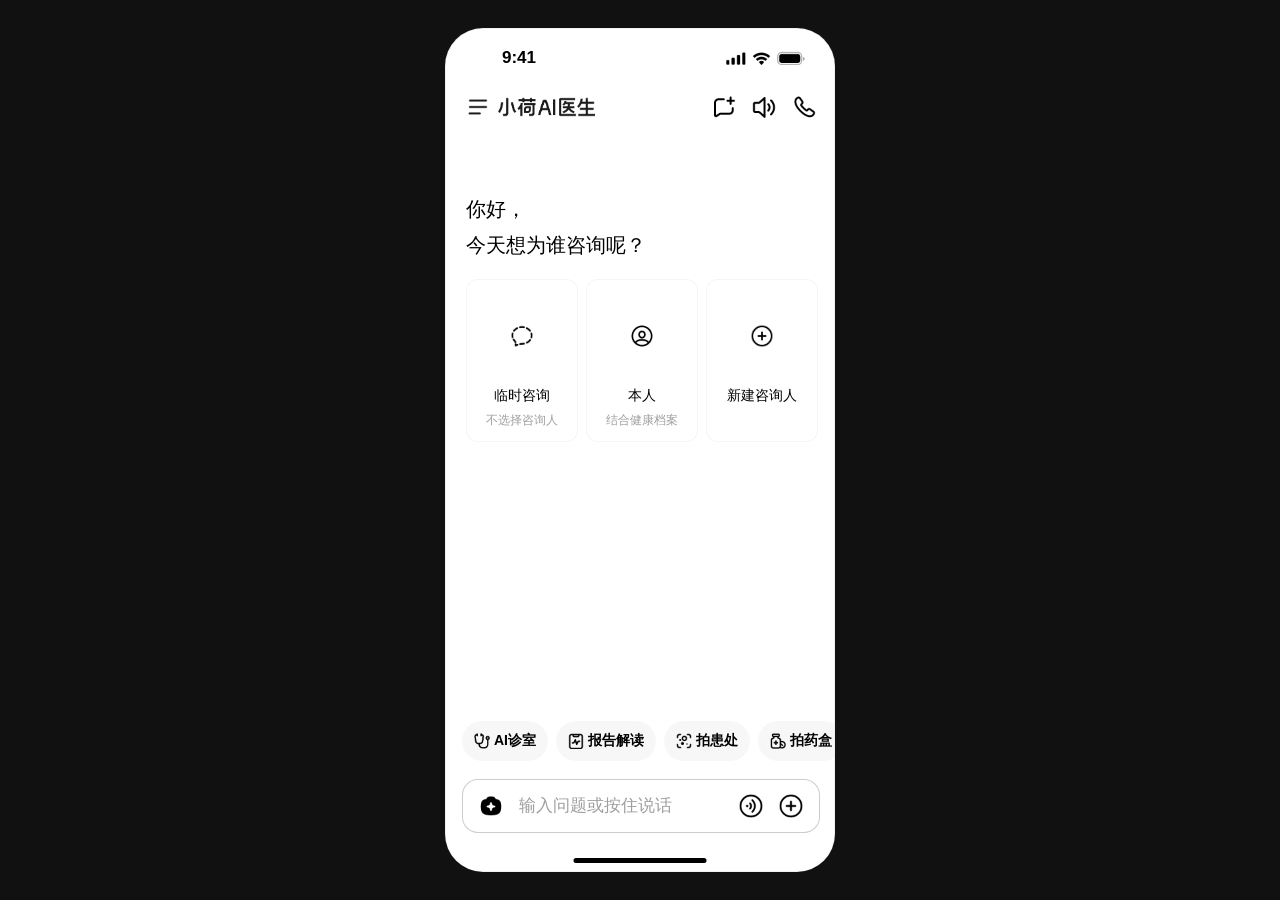
==== cold-start.html @ 413ad749 "Add unselected tab guide bubbles" ====
<!doctype html>
<html lang="zh-CN">
  <head>
    <meta charset="UTF-8" />
    <meta name="viewport" content="width=device-width, initial-scale=1.0" />
    <title>小荷AI医生冷启 Demo</title>
    <link rel="stylesheet" href="./styles.css?v=20260522-unselected-tab-guide" />
  </head>
  <body>
    <main class="stage" aria-label="小荷AI医生冷启原型">
      <section class="phone cold-phone" id="coldPhone" data-screen="cold" data-mode="cold" data-chat="temp" data-panel="none">
        <div class="status-bar" aria-hidden="true">
          <img class="status-img" src="./assets/status-bar.png" alt="" />
        </div>

        <section class="chat-page cold-main" aria-label="冷启首页">
          <header class="top-nav">
            <button class="brand-btn" type="button" data-action="open-sidebar" aria-label="打开侧边栏">
              <img src="./assets/nav-brand.png" alt="小荷AI医生" />
            </button>
            <div class="nav-tools">
              <button class="icon-btn" type="button" aria-label="新会话">
                <img src="./assets/nav-icon-newchat.png" alt="" />
              </button>
              <button class="icon-btn" type="button" aria-label="播报">
                <img src="./assets/nav-icon-audio.png" alt="" />
              </button>
              <button class="icon-btn" type="button" aria-label="电话">
                <img src="./assets/nav-icon-phone.png" alt="" />
              </button>
            </div>
          </header>

          <nav class="people-tabs cold-tabs" aria-label="咨询对象">
            <button class="tab tab-temp" type="button" data-action="choose-temp">
              <img src="./assets/tab-temp.png" alt="" />
              <span>临时咨询</span>
            </button>
            <button class="tab tab-self" type="button" data-action="choose-self">
              <img src="./assets/cold-tab-self.png" alt="" />
              <span>本人</span>
            </button>
            <button class="tab tab-new-person" type="button" data-action="open-new-person">
              <img src="./assets/tab-add.png" alt="" />
              <span>新建咨询人</span>
            </button>
          </nav>

          <section class="cold-choice-panel" aria-label="咨询对象选择">
            <h1>你好，</h1>
            <h2>今天想为谁咨询呢？</h2>
            <div class="cold-choice-grid">
              <button class="consult-choice" type="button" data-action="choose-temp">
                <span class="choice-visual temp-choice"><img src="./assets/tab-temp.png" alt="" /></span>
                <strong>临时咨询</strong>
                <em>不选择咨询人</em>
              </button>
              <button class="consult-choice" type="button" data-action="choose-self">
                <span class="choice-visual self-choice"><img src="./assets/cold-self-icon.png" alt="" /></span>
                <strong>本人</strong>
                <em>结合健康档案</em>
              </button>
              <button class="consult-choice" type="button" data-action="open-new-person">
                <span class="choice-visual add-choice"><img src="./assets/tab-add.png" alt="" /></span>
                <strong>新建咨询人</strong>
              </button>
            </div>
          </section>

          <section class="chat-list cold-chat-list" aria-label="对话内容"></section>

          <footer class="composer">
            <div class="quick-actions">
              <button type="button"><img src="./assets/action-doctor.png" alt="" />AI诊室</button>
              <button type="button"><img src="./assets/action-report.png" alt="" />报告解读</button>
              <button type="button"><img src="./assets/action-body.png" alt="" />拍患处</button>
              <button type="button"><img src="./assets/action-medicine.png" alt="" />拍药盒</button>
            </div>
            <form class="input-box" id="coldComposerForm">
              <button type="button" class="round-symbol" aria-label="拍照">
                <img src="./assets/input-camera.png" alt="" />
              </button>
              <input id="coldMessageInput" type="text" placeholder="输入问题或按住说话" autocomplete="off" />
              <button type="button" class="round-symbol" aria-label="语音">
                <img src="./assets/input-mic.png" alt="" />
              </button>
              <button type="submit" class="round-symbol" aria-label="发送">
                <img src="./assets/input-plus.png" alt="" />
              </button>
            </form>
          </footer>
        </section>

        <aside class="drawer cold-drawer" aria-label="侧边栏">
          <div class="drawer-head">
            <img class="drawer-logo" src="./assets/logo-wordmark.png" alt="小荷AI医生" />
            <button class="icon-btn" type="button" aria-label="搜索">
              <img src="./assets/icon-drawer-search.png" alt="" />
            </button>
          </div>
          <div class="drawer-scroll cold-drawer-scroll">
            <button class="health-link cold-health-link" type="button">
              <img class="health-folder" src="./assets/cold-health-record-icon.png" alt="" />
              <span>健康档案</span>
              <span>›</span>
            </button>
            <div class="drawer-line"></div>
            <div class="empty-history" aria-label="暂无历史">
              <img class="empty-history-illustration" src="./assets/cold-empty-history.png" alt="" />
              <p>暂无历史</p>
            </div>
          </div>
          <div class="drawer-bottom">
            <button class="user-pill" type="button"><span class="default-avatar"></span><span>Ryan</span></button>
            <button class="new-chat" type="button" data-action="choose-temp" aria-label="新建对话">
              <img src="./assets/icon-new-chat.png" alt="" />
            </button>
          </div>
        </aside>
        <button class="drawer-scrim" type="button" data-action="close-sidebar" aria-label="关闭侧边栏"></button>

        <section class="person-panel" aria-label="新建咨询人">
          <button class="person-panel-mask" type="button" data-action="close-person-panel" aria-label="关闭新建咨询人"></button>
          <div class="person-sheet" role="dialog" aria-modal="true" aria-labelledby="cold-person-title">
            <header class="person-sheet-title">
              <span class="sheet-spacer" aria-hidden="true"></span>
              <h2 id="cold-person-title">新建咨询人</h2>
              <button class="sheet-close" type="button" data-action="close-person-panel" aria-label="关闭">×</button>
            </header>
            <div class="person-form-card">
              <label class="person-row">
                <span class="person-label">昵称<i>*</i></span>
                <input class="nickname-field" type="text" placeholder="输入咨询人昵称" autocomplete="off" />
              </label>
              <div class="person-row sex-row">
                <span class="person-label">性别<i>*</i></span>
                <div class="sex-options" role="radiogroup" aria-label="性别">
                  <label><input type="radio" name="cold-sex" value="male" /><span></span><em>男</em></label>
                  <label><input type="radio" name="cold-sex" value="female" /><span></span><em>女</em></label>
                </div>
              </div>
              <button class="person-row birth-row" type="button">
                <span class="person-label">出生日期<i>*</i></span>
                <span class="birth-value">2000-01-01 <b>›</b></span>
              </button>
            </div>
            <div class="mock-keyboard" aria-hidden="true">
              <div class="keyboard-suggestions"><span> </span><span> </span><span> </span></div>
              <div class="keyboard-rows">
                <div class="keyboard-row"><span>q</span><span>w</span><span>e</span><span>r</span><span>t</span><span>y</span><span>u</span><span>i</span><span>o</span><span>p</span></div>
                <div class="keyboard-row narrow"><span>a</span><span>s</span><span>d</span><span>f</span><span>g</span><span>h</span><span>j</span><span>k</span><span>l</span></div>
                <div class="keyboard-row action-row"><span class="wide-key">⇧</span><span>z</span><span>x</span><span>c</span><span>v</span><span>b</span><span>n</span><span>m</span><span class="wide-key">⌫</span></div>
                <div class="keyboard-row bottom-row"><span class="mode-key">123</span><span class="mode-key space">space</span><span class="mode-key">return</span></div>
              </div>
            </div>
            <div class="person-save-area">
              <button class="person-save-btn" type="button" data-action="save-person">保存</button>
              <span class="sheet-home-indicator" aria-hidden="true"></span>
            </div>
          </div>
        </section>

        <div class="home-indicator" aria-hidden="true"></div>
      </section>
    </main>

    <script src="./cold-start.js"></script>
  </body>
</html>
---- styles.css ----
:root {
  --green: #04c292;
  --text: #000;
  --muted: rgba(0, 0, 0, 0.38);
  --tertiary: rgba(0, 0, 0, 0.6);
  --soft: rgba(0, 0, 0, 0.03);
  --line: rgba(0, 0, 0, 0.06);
  --health-bg: #f5f8fa;
  font-family: -apple-system, BlinkMacSystemFont, "SF Pro Text", "PingFang SC", "Helvetica Neue", Arial, sans-serif;
  color: var(--text);
  color-scheme: light;
}

* {
  box-sizing: border-box;
}

html,
body {
  min-height: 100%;
  margin: 0;
}

body {
  min-height: 100vh;
  background: #111;
}

button,
input {
  font: inherit;
}

button {
  color: inherit;
}

.stage {
  min-height: 100vh;
  display: grid;
  place-items: center;
}

.scenario-switcher {
  position: fixed;
  top: 50%;
  left: max(12px, calc(50% - 325px));
  z-index: 80;
  display: flex;
  flex-direction: column;
  gap: 8px;
  width: 112px;
  transform: translateY(-50%);
  border: 1px solid rgba(255, 255, 255, 0.12);
  border-radius: 12px;
  background: rgba(255, 255, 255, 0.92);
  padding: 6px;
  box-shadow: 0 10px 32px rgba(0, 0, 0, 0.18);
}

.scenario-option {
  min-height: 44px;
  border: 0;
  border-radius: 8px;
  background: transparent;
  padding: 6px 8px;
  color: rgba(0, 0, 0, 0.68);
  font-size: 12px;
  line-height: 16px;
  font-weight: 500;
  white-space: normal;
  cursor: pointer;
}

.scenario-option.active {
  background: #000;
  color: #fff;
}

.phone {
  position: relative;
  width: min(100vw, 390px);
  height: min(100vh, 844px);
  aspect-ratio: 390 / 844;
  overflow: hidden;
  border: 1.5px solid var(--line);
  border-radius: 38px;
  background: #fff;
  isolation: isolate;
}

.chat-page,
.health-page,
.drawer {
  position: absolute;
  inset: 0;
  width: 390px;
  height: 844px;
}

.chat-page {
  z-index: 1;
  background: #fff;
  transition: transform 180ms ease;
}

.phone[data-screen="sidebar"] .chat-page {
  transform: translateX(330px);
}

.phone[data-screen="health"] .chat-page {
  visibility: hidden;
}

.status-bar {
  position: absolute;
  top: 0;
  left: 0;
  width: 390px;
  height: 54px;
  z-index: 30;
  pointer-events: none;
}

.status-img {
  display: block;
  width: 390px;
  height: 54px;
  object-fit: contain;
}

.status-bar::before {
  content: "9:41";
  position: absolute;
  top: 18px;
  left: 53px;
  z-index: 1;
  width: 40px;
  color: #000;
  font-size: 17px;
  line-height: 22px;
  font-weight: 700;
  letter-spacing: 0;
  text-align: center;
}

.top-nav {
  position: absolute;
  top: 54px;
  left: 0;
  z-index: 4;
  display: flex;
  align-items: center;
  width: 390px;
  height: 48px;
  padding: 10px 20px;
}

.icon-btn {
  display: grid;
  place-items: center;
  width: 24px;
  height: 24px;
  border: 0;
  padding: 0;
  background: transparent;
  cursor: pointer;
  -webkit-tap-highlight-color: transparent;
}

.brand-btn {
  display: block;
  width: 129px;
  height: 24px;
  border: 0;
  padding: 0;
  background: transparent;
  cursor: pointer;
  -webkit-tap-highlight-color: transparent;
}

.brand-btn img {
  display: block;
  width: 129px;
  height: 24px;
}

.icon-btn svg,
.round-symbol svg,
.tab-add svg,
.health-add svg {
  width: 100%;
  height: 100%;
  fill: none;
  stroke: currentColor;
  stroke-width: 2.1;
  stroke-linecap: round;
  stroke-linejoin: round;
}

.icon-btn img {
  display: block;
  width: 24px;
  height: 24px;
  object-fit: contain;
}

.nav-tools {
  margin-left: auto;
  display: flex;
  gap: 16px;
}

.people-tabs {
  position: absolute;
  top: 102px;
  left: 0;
  z-index: 4;
  display: flex;
  align-items: center;
  gap: 4px;
  width: 390px;
  height: 36px;
  padding: 2px 14px;
}

.tab {
  display: flex;
  align-items: center;
  gap: 4px;
  height: 32px;
  border: 1px solid transparent;
  border-radius: 8px;
  padding: 3px 8px 3px 6px;
  background: transparent;
  font-size: 14px;
  line-height: 26px;
  white-space: nowrap;
  cursor: pointer;
}

.tab img {
  display: block;
  width: 20px;
  height: 20px;
  object-fit: contain;
}

.tab .mini-avatar {
  border-radius: 50%;
}

.tab-add {
  width: 32px;
  padding: 0 6px;
}

.tab-add svg {
  width: 20px;
  height: 20px;
}

.phone[data-chat="temp"] .tab-temp,
.phone[data-chat="self"] .tab-self,
.phone[data-chat="mom"] .tab-mom {
  border-color: var(--line);
  background: var(--soft);
  font-weight: 600;
}

.guide-bubble {
  position: absolute;
  top: 130px;
  left: 0;
  z-index: 6;
  width: 297px;
  height: 95px;
  border: 0;
  padding: 0;
  background: transparent;
  opacity: 0;
  pointer-events: none;
  transform: translateY(-2px);
  transition: opacity 300ms ease, transform 300ms ease;
}

.guide-bubble.is-visible {
  opacity: 1;
  pointer-events: auto;
  transform: translateY(0);
}

.guide-bubble img {
  display: block;
  width: 100%;
  height: 100%;
  object-fit: contain;
}

.guide-bubble[data-guide="unselected"] {
  left: -6px;
  width: 307px;
  height: 95px;
}

.guide-bubble[data-guide="selected"] {
  left: 116px;
  width: 201px;
  height: 95px;
}

.guide-bubble[data-guide="self-from-unselected"] {
  left: 48px;
  width: 201px;
  height: 95px;
}

.guide-bubble[data-guide="mom-from-unselected"] {
  left: 116px;
  width: 201px;
  height: 95px;
}

.guide-bubble[data-guide="temp-from-selected"] {
  left: -10px;
  width: 306px;
  height: 95px;
}

.chat-list {
  position: absolute;
  top: 138px;
  left: 20px;
  width: 350px;
  height: 544px;
  display: flex;
  flex-direction: column;
  gap: 24px;
  overflow-x: hidden;
  overflow-y: auto;
  padding-top: 20px;
  padding-bottom: 20px;
  scrollbar-width: none;
  -webkit-overflow-scrolling: touch;
}

.chat-list::-webkit-scrollbar {
  display: none;
}

.message-row {
  display: flex;
  width: 100%;
}

.user-row {
  justify-content: flex-end;
}

.bubble {
  margin: 0;
  max-width: 350px;
  padding: 12px;
  border-radius: 16px;
  background: var(--green);
  color: #fff;
  font-size: 17px;
  line-height: 1.6;
  font-weight: 400;
}

.ai-msg,
.ai-block p {
  margin: 0;
  width: 350px;
  color: #000;
  font-size: 17px;
  line-height: 1.6;
  font-weight: 400;
  letter-spacing: 0;
}

.ai-block {
  display: flex;
  flex-direction: column;
  gap: 24px;
}

.composer {
  position: absolute;
  left: 0;
  bottom: 0;
  z-index: 5;
  width: 390px;
  height: 164px;
  overflow: hidden;
  background: #fff;
  padding: 12px 16px 42px;
}

.quick-actions {
  display: flex;
  align-items: center;
  gap: 8px;
  width: max-content;
  height: 40px;
}

.quick-actions button {
  display: flex;
  align-items: center;
  justify-content: center;
  gap: 4px;
  height: 40px;
  border: 0;
  border-radius: 20px;
  background: var(--soft);
  padding: 10px 12px;
  font-size: 14px;
  line-height: 1.4;
  font-weight: 600;
  white-space: nowrap;
}

.quick-actions img {
  display: block;
  width: 16px;
  height: 16px;
  object-fit: contain;
}

.input-box {
  position: absolute;
  left: 16px;
  bottom: 40px;
  display: flex;
  align-items: center;
  gap: 16px;
  width: 358px;
  height: 54px;
  border: 1.5px solid rgba(0, 0, 0, 0.2);
  border-radius: 16px;
  background: #fff;
  padding: 8px 16px;
}

.input-box input {
  flex: 1;
  min-width: 0;
  height: 30px;
  border: 0;
  outline: 0;
  padding: 0;
  color: #000;
  font-size: 17px;
  line-height: 1.5;
  background: transparent;
}

.input-box input::placeholder {
  color: rgba(0, 0, 0, 0.38);
}

.round-symbol {
  display: grid;
  place-items: center;
  flex: 0 0 24px;
  width: 24px;
  height: 24px;
  border: 0;
  padding: 0;
  background: transparent;
}

.round-symbol img {
  display: block;
  width: 24px;
  height: 24px;
  object-fit: contain;
}

.home-indicator {
  position: absolute;
  z-index: 20;
  left: 50%;
  bottom: 8px;
  width: 133px;
  height: 5px;
  transform: translateX(-50%);
  border-radius: 100px;
  background: #000;
}

.drawer {
  z-index: 8;
  width: 330px;
  overflow: hidden;
  background: #fff;
  transform: translateX(-330px);
  transition: transform 180ms ease;
}

.drawer::before,
.drawer::after {
  content: "";
  position: absolute;
  left: 0;
  z-index: 3;
  width: 330px;
  height: 112px;
  background: linear-gradient(180deg, #fff 0%, rgba(255, 255, 255, 0.7) 60%, rgba(255, 255, 255, 0) 100%);
  pointer-events: none;
}

.drawer::before {
  top: 0;
}

.drawer::after {
  bottom: 0;
  transform: rotate(180deg);
}

.phone[data-screen="sidebar"] .drawer {
  transform: translateX(0);
}

.drawer-scrim {
  position: absolute;
  z-index: 7;
  top: 0;
  left: 0;
  width: 390px;
  height: 844px;
  border: 0;
  background: rgba(0, 0, 0, 0.08);
  opacity: 0;
  pointer-events: none;
  transform: translateX(0);
  transition: transform 180ms ease, opacity 180ms ease;
  cursor: pointer;
}

.phone[data-screen="sidebar"] .drawer-scrim {
  opacity: 1;
  pointer-events: auto;
  transform: translateX(330px);
}

.drawer-head {
  position: absolute;
  top: 56px;
  left: 24px;
  display: flex;
  align-items: center;
  justify-content: space-between;
  width: 282px;
  height: 44px;
  z-index: 4;
}

.drawer-head .icon-btn,
.drawer-head .icon-btn img {
  width: 28px;
  height: 28px;
}

.drawer-logo {
  display: block;
  width: 108px;
  height: 20px;
}

.drawer-scroll {
  position: absolute;
  top: 0;
  left: 0;
  bottom: 0;
  width: 330px;
  overflow-x: hidden;
  overflow-y: auto;
  padding: 112px 24px 132px;
  scrollbar-width: none;
  -webkit-overflow-scrolling: touch;
}

.drawer-scroll::-webkit-scrollbar {
  display: none;
}

.health-link {
  display: flex;
  align-items: center;
  justify-content: space-between;
  width: 282px;
  height: 26px;
  border: 0;
  padding: 0;
  color: var(--muted);
  background: transparent;
  font-size: 15px;
  line-height: 26px;
  font-weight: 500;
  cursor: pointer;
}

.drawer-people {
  display: flex;
  margin-top: 20px;
  gap: 24px;
  align-items: flex-start;
}

.drawer-people button {
  width: 44px;
  border: 0;
  padding: 0;
  background: transparent;
  text-align: center;
  font-size: 15px;
  line-height: 26px;
  font-weight: 500;
}

.drawer-people img,
.person-add {
  width: 44px;
  height: 44px;
  border-radius: 10px;
}

.drawer-people img {
  display: block;
  object-fit: cover;
  margin-bottom: 4px;
}

.person-add {
  display: grid;
  place-items: center;
  background: var(--soft) !important;
  color: rgba(0, 0, 0, 0.6);
  font-size: 22px !important;
  font-weight: 400 !important;
}

.drawer-line {
  margin-top: 24px;
  width: 282px;
  height: 1px;
  background: var(--line);
}

.history {
  margin-top: 23px;
  width: 282px;
  display: flex;
  flex-direction: column;
  gap: 4px;
}

.history-date {
  margin: 0 0 8px;
  color: var(--muted);
  font-size: 15px;
  line-height: 26px;
  font-weight: 500;
}

.history-date:not(:first-child) {
  margin-top: 16px;
}

.history-item {
  position: relative;
  display: flex;
  align-items: center;
  gap: 12px;
  width: 282px;
  height: 44px;
  border: 0;
  border-radius: 12px;
  padding: 8px 0;
  background: transparent;
  text-align: left;
  font-size: 17px;
  line-height: 1.6;
}

.history-item.active::before,
.history-item:hover::before {
  content: "";
  position: absolute;
  inset: 0 -12px;
  border-radius: 12px;
  background: var(--soft);
}

.history-item span,
.history-item em {
  position: relative;
  z-index: 1;
}

.history-item span {
  flex: 1;
  min-width: 0;
  overflow: hidden;
  text-overflow: ellipsis;
  white-space: nowrap;
}

.history-item.active span {
  font-weight: 700;
}

.history-item em {
  flex: 0 0 auto;
  min-width: 34px;
  height: 20px;
  border: 1px solid var(--line);
  border-radius: 6px;
  background: rgba(0, 0, 0, 0.02);
  color: var(--tertiary);
  font-size: 11px;
  line-height: 18px;
  font-style: normal;
  font-weight: 600;
  text-align: center;
}

.drawer-bottom {
  position: absolute;
  left: 0;
  bottom: 0;
  z-index: 4;
  width: 330px;
  height: 112px;
  pointer-events: none;
}

.user-pill,
.new-chat {
  position: absolute;
  bottom: 45px;
  border: 0;
  height: 48px;
  border-radius: 26px;
  background: rgba(255, 255, 255, 0.85);
  box-shadow: 0 4px 20px rgba(0, 0, 0, 0.08);
  pointer-events: auto;
}

.user-pill {
  left: 12px;
  display: flex;
  align-items: center;
  gap: 8px;
  padding: 0 12px;
  font-size: 15px;
}

.default-avatar {
  position: relative;
  width: 26px;
  height: 26px;
  border-radius: 50%;
  background: #dbdbdb;
}

.default-avatar::before {
  content: "";
  position: absolute;
  top: 5px;
  left: 8px;
  width: 10px;
  height: 10px;
  border-radius: 50%;
  background: #fff;
}

.default-avatar::after {
  content: "";
  position: absolute;
  left: 5px;
  bottom: 3px;
  width: 16px;
  height: 9px;
  border-radius: 10px 10px 4px 4px;
  background: #fff;
}

.new-chat {
  right: 12px;
  display: grid;
  place-items: center;
  width: 48px;
  color: #fff;
  background: var(--green);
}

.new-chat img {
  display: block;
  width: 24px;
  height: 24px;
  object-fit: contain;
}

.health-page {
  z-index: 12;
  display: none;
  overflow: hidden;
  background: var(--health-bg);
}

.phone[data-screen="health"] .health-page {
  display: block;
}

.health-bg {
  position: absolute;
  inset: 0 0 auto;
  width: 390px;
  height: 240px;
  background:
    radial-gradient(circle at 22% 16%, rgba(121, 232, 221, 0.36), transparent 34%),
    radial-gradient(circle at 86% 12%, rgba(149, 238, 219, 0.32), transparent 34%),
    linear-gradient(180deg, #dffaf6 0%, #ecfbf7 58%, rgba(245, 248, 250, 0) 100%);
}

.health-nav {
  position: absolute;
  top: 54px;
  left: 0;
  z-index: 4;
  display: flex;
  align-items: center;
  justify-content: space-between;
  width: 390px;
  height: 48px;
  padding: 8px 20px;
}

.health-nav h2 {
  position: absolute;
  left: 50%;
  top: 50%;
  margin: 0;
  width: 120px;
  transform: translate(-50%, -50%);
  font-size: 17px;
  line-height: 1.6;
  font-weight: 600;
  text-align: center;
}

.health-nav .icon-btn,
.health-add {
  position: relative;
  z-index: 1;
}

.health-add {
  display: flex;
  align-items: center;
  justify-content: flex-end;
  gap: 4px;
  border: 0;
  padding: 0 4px 0 0;
  background: transparent;
  font-size: 15px;
  line-height: 1.6;
}

.health-add img {
  display: block;
  width: 16px;
  height: 16px;
  object-fit: contain;
}

.profile-tabs {
  position: absolute;
  top: 114px;
  left: 0;
  width: 390px;
  height: 72px;
}

.profile-card {
  position: absolute;
  border: 0;
  padding: 0;
  background: transparent;
  cursor: pointer;
  -webkit-tap-highlight-color: transparent;
}

.profile-card.active {
  z-index: 2;
}

.profile-card.muted {
  z-index: 1;
}

.profile-card[data-person="mom"].active {
  top: 0;
  left: 0;
  width: 162px;
  height: 72px;
}

.profile-card[data-person="mom"].muted {
  top: 8px;
  left: 0;
  width: 152px;
  height: 64px;
}

.profile-card[data-person="self"].active {
  top: 0;
  left: 122px;
  width: 180px;
  height: 72px;
}

.profile-card[data-person="self"].muted {
  top: 8px;
  left: 130px;
  width: 152px;
  height: 64px;
}

.profile-state {
  display: none;
  width: 100%;
  height: 100%;
  object-fit: contain;
  pointer-events: none;
}

.profile-card.active .profile-state-active,
.profile-card.muted .profile-state-muted {
  display: block;
}

.health-list {
  position: absolute;
  top: 202px;
  left: 12px;
  display: flex;
  flex-direction: column;
  gap: 20px;
  width: 366px;
}

.record-card {
  width: 366px;
  border-radius: 16px;
  background: #fff;
  padding: 16px;
}

.record-card header {
  display: flex;
  align-items: center;
  justify-content: space-between;
  width: 334px;
  height: 30px;
  margin-bottom: 16px;
}

.record-card h3 {
  margin: 0;
  display: flex;
  align-items: center;
  gap: 8px;
  font-size: 19px;
  line-height: 1.6;
  font-weight: 700;
}

.record-card h3 span {
  width: 20px;
  text-align: center;
  font-size: 18px;
}

.record-card h3 strong {
  font: inherit;
}

.record-card header button {
  height: 28px;
  border: 1px solid rgba(26, 191, 150, 0.1);
  border-radius: 8px;
  background: #edfaf7;
  color: #009e7e;
  padding: 4px 12px;
  font-size: 13px;
  font-weight: 600;
}

.mini-panel {
  position: relative;
  width: 334px;
  overflow: hidden;
  border: 1.5px solid rgba(220, 242, 248, 0.4);
  border-radius: 12px;
  background: #f0f8fa;
}

.consult-panel {
  height: 98px;
  padding-top: 18px;
}

.floating-note {
  width: 287px;
  height: 44px;
  margin: 0 auto;
  border: 1.5px solid #fff;
  border-radius: 10px;
  background: linear-gradient(180deg, rgba(0, 0, 0, 0.03) 0%, rgba(0, 0, 0, 0) 36%), #fff;
  box-shadow: 0 8px 18px rgba(65, 132, 141, 0.15);
  color: rgba(0, 0, 0, 0.75);
  font-size: 14px;
  line-height: 43px;
  font-weight: 600;
  text-align: center;
}

.floating-note span,
.prompt-card span,
.sheet p span {
  display: inline-flex;
  align-items: center;
  height: 16px;
  margin-right: 6px;
  border: 1px solid var(--line);
  border-radius: 5px;
  background: rgba(0, 0, 0, 0.02);
  color: var(--tertiary);
  padding: 0 4px 1px;
  font-size: 10px;
  line-height: 1;
  font-weight: 600;
}

.mini-panel > p {
  position: absolute;
  left: 0;
  right: 0;
  bottom: 0;
  height: 36px;
  margin: 0;
  border-top: 1.5px solid rgba(220, 242, 248, 0.2);
  background: linear-gradient(90deg, rgba(45, 167, 204, 0.05), rgba(45, 167, 204, 0), rgba(45, 167, 204, 0.05));
  color: #6291a3;
  font-size: 12px;
  line-height: 36px;
  font-weight: 700;
  text-align: center;
}

.report-panel {
  height: 166px;
}

.sheet {
  position: absolute;
  top: 24px;
  left: 62px;
  width: 210px;
  height: 106px;
  border-radius: 2px;
  background: linear-gradient(180deg, #fff 0%, #f8fbfb 100%);
  box-shadow: 0 12px 28px rgba(64, 126, 133, 0.18);
}

.sheet::after {
  content: "";
  position: absolute;
  left: -24px;
  right: -24px;
  bottom: 12px;
  height: 40px;
  border-bottom: 2px solid rgba(64, 199, 165, 0.34);
  background: linear-gradient(180deg, rgba(64, 199, 165, 0), rgba(64, 199, 165, 0.12));
}

.corner {
  position: absolute;
  top: 0;
  left: 0;
  width: 28px;
  height: 22px;
  background: linear-gradient(135deg, #e8eef0 0 48%, transparent 50%);
}

.sheet p {
  margin: 14px 24px 0;
  font-size: 14px;
  line-height: 18px;
  font-weight: 800;
  text-align: center;
}

.sheet i {
  display: block;
  width: 162px;
  height: 8px;
  margin: 10px auto 0;
  border-top: 2px solid rgba(0, 0, 0, 0.08);
}

.tips-panel {
  height: 134px;
  padding-top: 18px;
}

.prompt-card {
  position: relative;
  width: 295px;
  min-height: 86px;
  margin: 0 auto;
  border: 1.5px solid #fff;
  border-radius: 10px;
  background: #fff;
  box-shadow: 0 8px 18px rgba(65, 132, 141, 0.13);
  padding: 11px 12px;
  color: rgba(0, 0, 0, 0.75);
  font-size: 14px;
  line-height: 1.6;
  font-weight: 600;
}

.prompt-card i {
  position: absolute;
  left: 40px;
  bottom: 8px;
  width: 2px;
  height: 20px;
  border-radius: 1px;
  background: var(--green);
}

.person-panel {
  position: absolute;
  inset: 0;
  z-index: 40;
  width: 390px;
  height: 844px;
  opacity: 0;
  pointer-events: none;
  transition: opacity 180ms ease;
}

.phone[data-panel="person"] .person-panel {
  opacity: 1;
  pointer-events: auto;
}

.person-panel-mask {
  position: absolute;
  inset: 0;
  border: 0;
  padding: 0;
  background: rgba(0, 0, 0, 0.6);
  cursor: pointer;
}

.person-sheet {
  position: absolute;
  left: 0;
  bottom: 0;
  width: 390px;
  height: 590px;
  overflow: hidden;
  border-radius: 20px 20px 0 0;
  background: #fff;
  transform: translateY(36px);
  transition: transform 180ms ease;
}

.phone[data-panel="person"] .person-sheet {
  transform: translateY(0);
}

.person-sheet-title {
  display: grid;
  grid-template-columns: 28px 1fr 28px;
  align-items: center;
  width: 390px;
  height: 60px;
  padding: 14px 16px 8px;
}

.person-sheet-title h2 {
  margin: 0;
  font-size: 17px;
  line-height: 28px;
  font-weight: 600;
  text-align: center;
}

.sheet-spacer,
.sheet-close {
  width: 28px;
  height: 28px;
}

.sheet-close {
  display: grid;
  place-items: center;
  border: 0;
  border-radius: 50%;
  background: rgba(0, 0, 0, 0.04);
  color: rgba(0, 0, 0, 0.72);
  padding: 0 0 2px;
  font-size: 22px;
  line-height: 1;
  font-weight: 300;
  cursor: pointer;
}

.person-form-card {
  width: 366px;
  height: 180px;
  margin: 8px auto 0;
  overflow: hidden;
  border-radius: 16px;
  background: rgba(0, 0, 0, 0.03);
  padding: 0 20px;
}

.person-row {
  display: flex;
  align-items: center;
  justify-content: space-between;
  width: 326px;
  height: 60px;
  border: 0;
  border-bottom: 1px solid rgba(0, 0, 0, 0.06);
  background: transparent;
  padding: 0;
  text-align: left;
}

.person-row:last-child {
  border-bottom: 0;
}

.person-label {
  display: inline-flex;
  align-items: flex-start;
  color: rgba(0, 0, 0, 0.9);
  font-size: 16px;
  line-height: 24px;
  font-weight: 600;
}

.person-label i {
  margin-left: 2px;
  color: #ff3b30;
  font-size: 15px;
  line-height: 18px;
  font-style: normal;
}

.nickname-field {
  width: 190px;
  border: 0;
  outline: 0;
  background: transparent;
  color: rgba(0, 0, 0, 0.9);
  caret-color: var(--green);
  padding: 0;
  font-size: 16px;
  line-height: 24px;
  text-align: right;
}

.nickname-field::placeholder {
  color: rgba(0, 0, 0, 0.36);
}

.sex-options {
  display: flex;
  align-items: center;
  gap: 24px;
}

.sex-options label {
  display: flex;
  align-items: center;
  gap: 8px;
  color: rgba(0, 0, 0, 0.9);
  font-size: 16px;
  line-height: 24px;
}

.sex-options input {
  position: absolute;
  opacity: 0;
  pointer-events: none;
}

.sex-options span {
  width: 20px;
  height: 20px;
  border: 1.5px solid rgba(0, 0, 0, 0.2);
  border-radius: 50%;
  background: #fff;
}

.sex-options input:checked + span {
  border: 6px solid var(--green);
}

.sex-options em {
  font-style: normal;
}

.birth-value {
  color: rgba(0, 0, 0, 0.9);
  font-size: 16px;
  line-height: 24px;
  font-weight: 500;
}

.birth-value b {
  color: rgba(0, 0, 0, 0.24);
  font-size: 24px;
  line-height: 16px;
  font-weight: 400;
  vertical-align: -1px;
}

.mock-keyboard {
  width: 390px;
  height: 332px;
  margin-top: 8px;
  background: #d8dbe1;
  padding-top: 8px;
}

.keyboard-suggestions {
  display: grid;
  grid-template-columns: repeat(3, 1fr);
  gap: 1px;
  width: 390px;
  height: 37px;
  border-top: 1px solid rgba(0, 0, 0, 0.04);
  border-bottom: 1px solid rgba(0, 0, 0, 0.08);
  background: rgba(255, 255, 255, 0.36);
}

.keyboard-suggestions span {
  background: rgba(255, 255, 255, 0.12);
}

.keyboard-rows {
  display: flex;
  flex-direction: column;
  gap: 12px;
  padding: 10px 8px 0;
}

.keyboard-row {
  display: flex;
  justify-content: center;
  gap: 6px;
  height: 42px;
}

.keyboard-row span {
  display: grid;
  place-items: center;
  width: 32px;
  height: 42px;
  border-radius: 5px;
  background: #fff;
  box-shadow: 0 1px 0 rgba(0, 0, 0, 0.28);
  color: #000;
  font-size: 22px;
  line-height: 1;
}

.keyboard-row.narrow {
  padding-left: 19px;
  padding-right: 19px;
}

.keyboard-row.action-row span.wide-key {
  width: 42px;
  background: #abb0bb;
  font-size: 20px;
}

.keyboard-row.bottom-row {
  gap: 7px;
  margin-top: 2px;
}

.keyboard-row.bottom-row .mode-key {
  width: 86px;
  background: #abb0bb;
  font-size: 16px;
}

.keyboard-row.bottom-row .space {
  width: 184px;
  background: #fff;
}

.phone:not([data-screen="health"]) .health-page {
  display: none;
}

.phone[data-screen="health"] .drawer,
.phone[data-screen="health"] .drawer-scrim {
  display: none;
}

@media (max-width: 389px), (max-height: 843px) {
  .phone {
    width: min(100vw, calc(100vh * 390 / 844));
    height: min(100vh, calc(100vw * 844 / 390));
  }

  .chat-page,
  .health-page,
  .drawer,
  .drawer-scrim,
  .person-panel {
    transform-origin: top left;
  }
}

.cold-phone[data-screen="sidebar"] .cold-main {
  transform: translateX(330px);
}

.cold-phone[data-mode="cold"] .cold-tabs,
.cold-phone[data-mode="cold"] .cold-chat-list {
  display: none;
}

.cold-phone[data-mode="chat"] .cold-choice-panel {
  display: none;
}

.cold-phone[data-mode="chat"] .cold-tabs {
  display: flex;
  overflow-x: auto;
  overflow-y: hidden;
  scrollbar-width: none;
}

.cold-phone[data-mode="chat"] .cold-tabs::-webkit-scrollbar {
  display: none;
}

.cold-tabs .tab {
  flex: 0 0 auto;
}

.cold-choice-panel {
  position: absolute;
  top: 166px;
  left: 20px;
  width: 352px;
  z-index: 2;
}

.cold-choice-panel h1,
.cold-choice-panel h2 {
  margin: 0;
  font-size: 20px;
  line-height: 28px;
  font-weight: 500;
}

.cold-choice-panel h2 {
  margin-top: 8px;
}

.cold-choice-grid {
  display: flex;
  gap: 8px;
  margin-top: 20px;
  width: 352px;
  height: 163px;
}

.consult-choice {
  display: flex;
  flex-direction: column;
  align-items: center;
  width: 112px;
  height: 163px;
  border: 1px solid rgba(0, 0, 0, 0.04);
  border-radius: 12px;
  background: #fff;
  padding: 16px 16px 12px;
  cursor: pointer;
  -webkit-tap-highlight-color: transparent;
}

.choice-visual {
  display: grid;
  place-items: center;
  width: 80px;
  height: 80px;
  border-radius: 12px;
  background: transparent;
}

.choice-visual img {
  display: block;
  width: 24px;
  height: 24px;
  object-fit: contain;
}

.temp-choice {
  background: transparent;
}

.self-choice {
  background: transparent;
}

.add-choice {
  background: transparent;
}

.consult-choice strong,
.consult-choice em {
  display: block;
  width: 80px;
  overflow: hidden;
  text-align: center;
  text-overflow: ellipsis;
  white-space: nowrap;
}

.consult-choice strong {
  margin-top: 6px;
  font-size: 14px;
  line-height: 26px;
  font-weight: 500;
}

.consult-choice em {
  margin-top: 4px;
  color: rgba(0, 0, 0, 0.38);
  font-size: 12px;
  line-height: 17px;
  font-style: normal;
}

.tab-new-person {
  padding-right: 8px;
}

.tab-new-person.icon-only {
  width: 32px;
  padding: 3px 6px;
}

.tab-new-person.icon-only span {
  display: none;
}

.phone[data-chat="temp"] .tab-temp {
  border-color: var(--line);
  background: var(--soft);
  font-weight: 600;
}

.tab-created span {
  max-width: 78px;
  overflow: hidden;
  text-overflow: ellipsis;
}

.tab-created.is-active {
  border-color: var(--line);
  background: var(--soft);
  font-weight: 600;
}

.cold-drawer-scroll {
  padding-top: 124px;
}

.cold-health-link {
  justify-content: flex-start;
  gap: 8px;
  height: 40px;
  color: #000;
  font-size: 17px;
  line-height: 24px;
}

.cold-health-link span:last-child {
  margin-left: auto;
  color: rgba(0, 0, 0, 0.38);
}

.health-folder {
  display: block;
  width: 24px;
  height: 24px;
  object-fit: contain;
}

.empty-history {
  position: absolute;
  top: 352px;
  left: 0;
  display: flex;
  flex-direction: column;
  align-items: center;
  width: 330px;
  color: rgba(0, 0, 0, 0.6);
  font-size: 14px;
}

.empty-history-illustration {
  display: block;
  width: 108.835px;
  height: 108.835px;
  margin-bottom: 12px;
  object-fit: contain;
}

.empty-history p {
  margin: 0;
  line-height: 20px;
}

.person-save-area {
  position: absolute;
  top: 496px;
  left: 0;
  display: none;
  flex-direction: column;
  align-items: center;
  width: 390px;
  height: 94px;
  border-top: 0.5px solid rgba(0, 0, 0, 0.06);
  background: #fff;
  padding: 12px 12px 0;
}

.phone[data-panel="person"][data-keyboard="closed"] .mock-keyboard {
  display: none;
}

.phone[data-panel="person"][data-keyboard="closed"] .person-save-area {
  display: flex;
}

.person-save-btn {
  width: 366px;
  height: 48px;
  border: 0;
  border-radius: 12px;
  background: var(--green);
  color: #fff;
  font-size: 16px;
  line-height: 22px;
  font-weight: 500;
  cursor: pointer;
}

.sheet-home-indicator {
  position: absolute;
  left: 50%;
  bottom: 8px;
  width: 133px;
  height: 5px;
  border-radius: 100px;
  background: #000;
  transform: translateX(-50%);
}
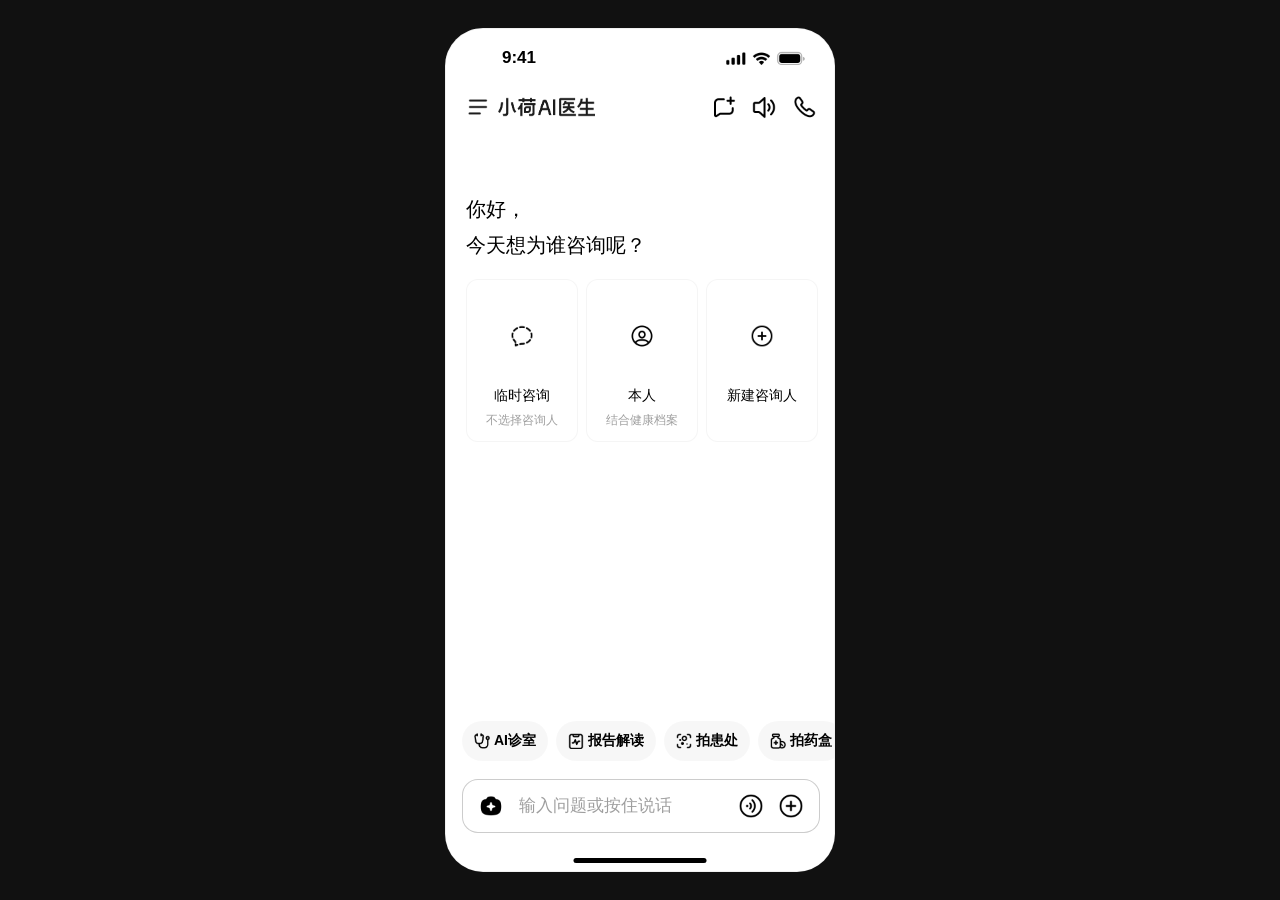
==== commit 0ba21ec6: "Preserve cold mode after drawer profile save" ====
--- a/cold-start.html
+++ b/cold-start.html
@@ -4,11 +4,11 @@
     <meta charset="UTF-8" />
     <meta name="viewport" content="width=device-width, initial-scale=1.0" />
     <title>小荷AI医生冷启 Demo</title>
-    <link rel="stylesheet" href="./styles.css?v=20260522-unselected-tab-guide" />
+    <link rel="stylesheet" href="./styles.css?v=20260522-health-entry-sidebar-v3" />
   </head>
   <body>
     <main class="stage" aria-label="小荷AI医生冷启原型">
-      <section class="phone cold-phone" id="coldPhone" data-screen="cold" data-mode="cold" data-chat="temp" data-panel="none">
+      <section class="phone cold-phone" id="coldPhone" data-screen="cold" data-mode="cold" data-chat="temp" data-panel="none" data-records="empty">
         <div class="status-bar" aria-hidden="true">
           <img class="status-img" src="./assets/status-bar.png" alt="" />
         </div>
@@ -99,11 +99,14 @@
             </button>
           </div>
           <div class="drawer-scroll cold-drawer-scroll">
-            <button class="health-link cold-health-link" type="button">
+            <button class="health-link cold-health-link" type="button" data-action="open-sidebar-person">
               <img class="health-folder" src="./assets/cold-health-record-icon.png" alt="" />
               <span>健康档案</span>
               <span>›</span>
             </button>
+            <div class="drawer-people cold-profile-list" aria-label="健康档案咨询人">
+              <button type="button" class="person-add" data-action="open-sidebar-person" aria-label="新建咨询人"><span>＋</span></button>
+            </div>
             <div class="drawer-line"></div>
             <div class="empty-history" aria-label="暂无历史">
               <img class="empty-history-illustration" src="./assets/cold-empty-history.png" alt="" />
@@ -164,6 +167,6 @@
       </section>
     </main>
 
-    <script src="./cold-start.js"></script>
+    <script src="./cold-start.js?v=20260522-health-entry-sidebar-v3"></script>
   </body>
 </html>
--- a/styles.css
+++ b/styles.css
@@ -1618,6 +1618,27 @@
   object-fit: contain;
 }
 
+.cold-profile-list {
+  display: none;
+}
+
+.cold-phone[data-records="ready"] .cold-profile-list {
+  display: flex;
+}
+
+.cold-phone[data-records="ready"] .cold-health-link {
+  justify-content: space-between;
+  gap: 0;
+  height: 26px;
+  color: var(--muted);
+  font-size: 15px;
+  line-height: 26px;
+}
+
+.cold-phone[data-records="ready"] .health-folder {
+  display: none;
+}
+
 .empty-history {
   position: absolute;
   top: 352px;
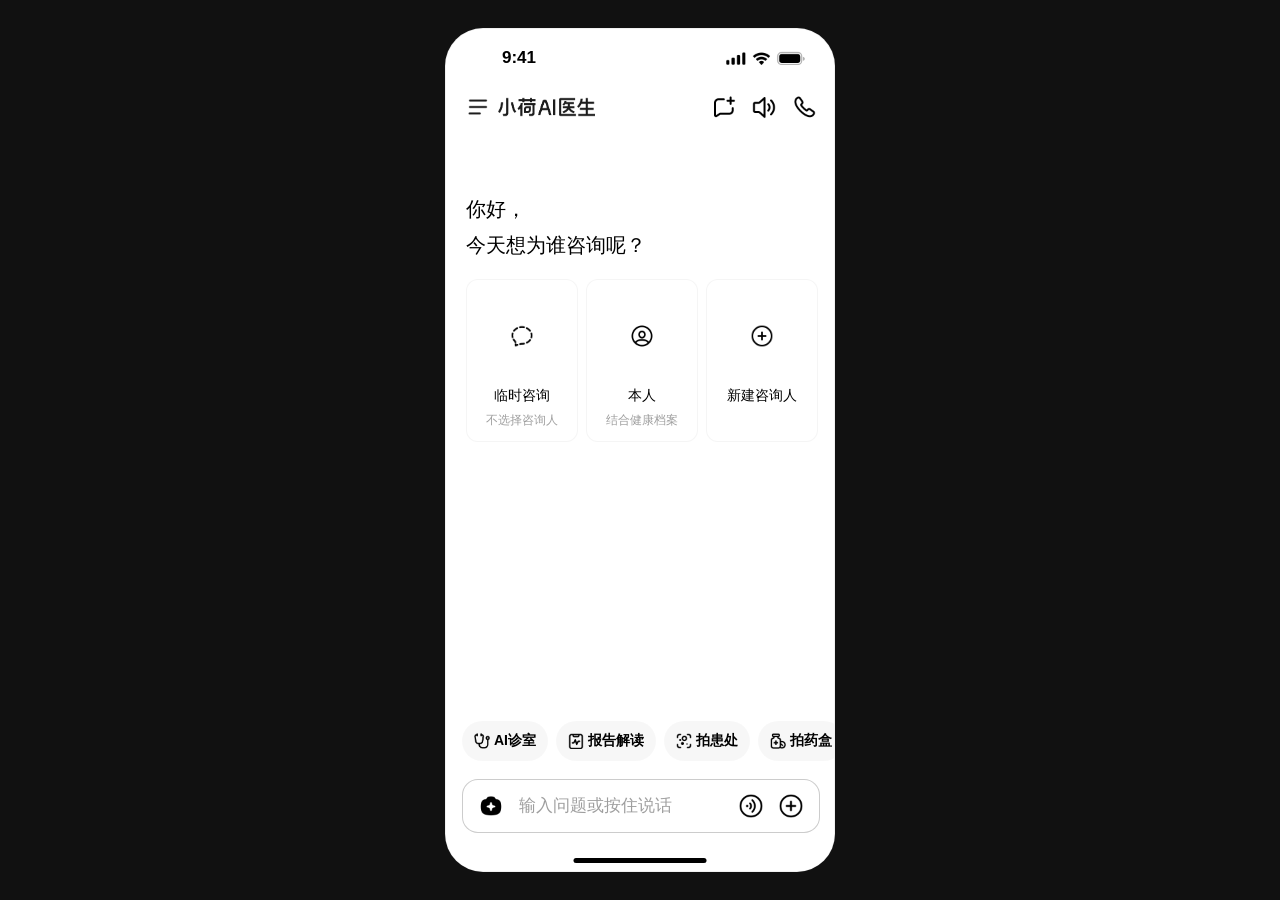
==== commit 713ea65f: "Add cold start chat guide bubbles" ====
--- a/cold-start.html
+++ b/cold-start.html
@@ -4,7 +4,7 @@
     <meta charset="UTF-8" />
     <meta name="viewport" content="width=device-width, initial-scale=1.0" />
     <title>小荷AI医生冷启 Demo</title>
-    <link rel="stylesheet" href="./styles.css?v=20260522-health-entry-sidebar-v3" />
+    <link rel="stylesheet" href="./styles.css?v=20260522-cold-guide-bubbles" />
   </head>
   <body>
     <main class="stage" aria-label="小荷AI医生冷启原型">
@@ -45,6 +45,10 @@
               <span>新建咨询人</span>
             </button>
           </nav>
+
+          <button class="guide-bubble cold-guide-bubble" type="button" aria-label="引导提示" data-guide="self-from-unselected" aria-hidden="true">
+            <img src="./assets/guide-self-from-unselected.png?v=20260522-cold-guide-bubbles" alt="" />
+          </button>
 
           <section class="cold-choice-panel" aria-label="咨询对象选择">
             <h1>你好，</h1>
@@ -167,6 +171,6 @@
       </section>
     </main>
 
-    <script src="./cold-start.js?v=20260522-health-entry-sidebar-v3"></script>
+    <script src="./cold-start.js?v=20260522-cold-guide-bubbles"></script>
   </body>
 </html>
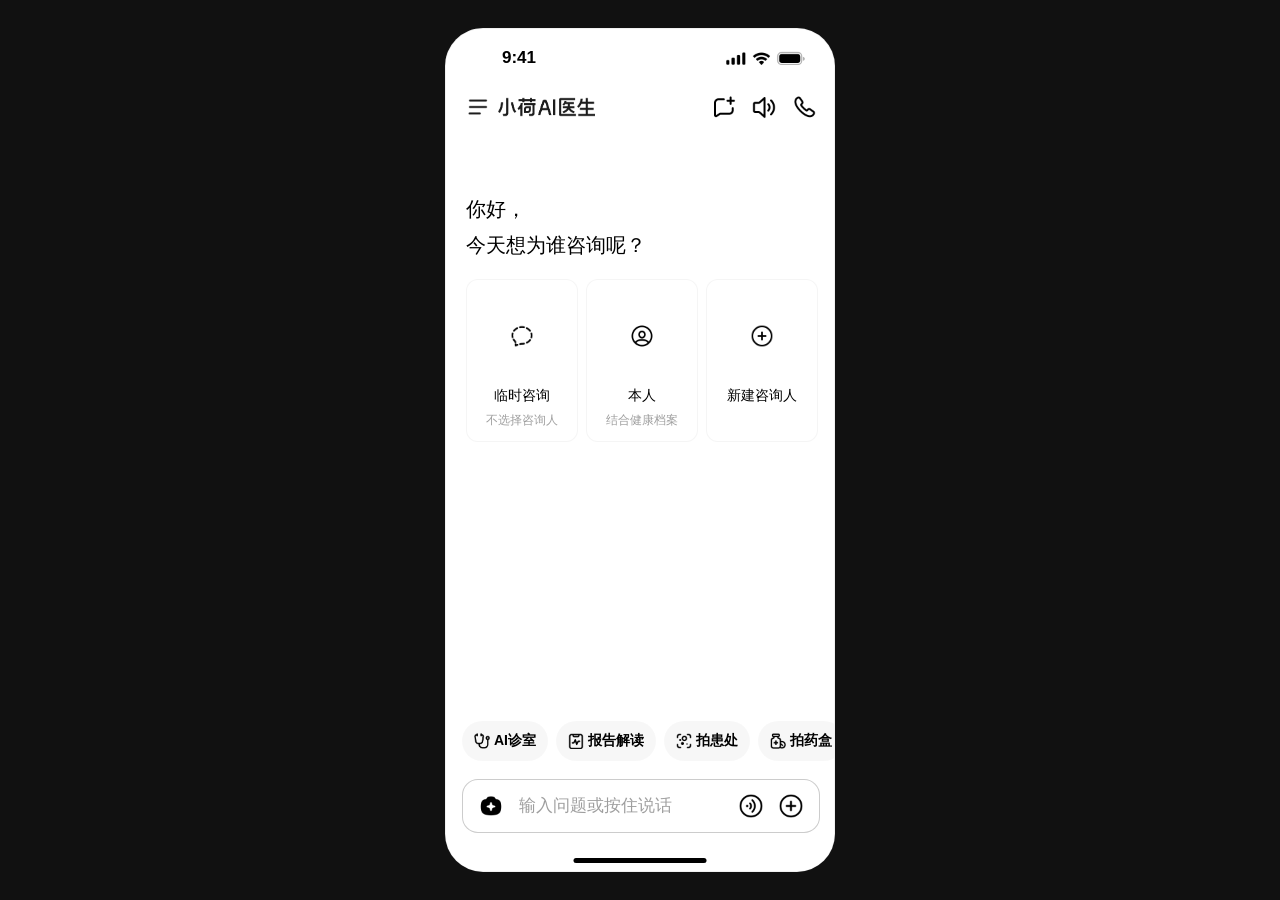
==== commit 11753cdf: "Show self guide after cold profile save" ====
--- a/cold-start.html
+++ b/cold-start.html
@@ -4,7 +4,7 @@
     <meta charset="UTF-8" />
     <meta name="viewport" content="width=device-width, initial-scale=1.0" />
     <title>小荷AI医生冷启 Demo</title>
-    <link rel="stylesheet" href="./styles.css?v=20260522-cold-guide-bubbles" />
+    <link rel="stylesheet" href="./styles.css?v=20260522-cold-guide-bubbles-v2" />
   </head>
   <body>
     <main class="stage" aria-label="小荷AI医生冷启原型">
@@ -47,7 +47,7 @@
           </nav>
 
           <button class="guide-bubble cold-guide-bubble" type="button" aria-label="引导提示" data-guide="self-from-unselected" aria-hidden="true">
-            <img src="./assets/guide-self-from-unselected.png?v=20260522-cold-guide-bubbles" alt="" />
+            <img src="./assets/guide-self-from-unselected.png?v=20260522-cold-guide-bubbles-v2" alt="" />
           </button>
 
           <section class="cold-choice-panel" aria-label="咨询对象选择">
@@ -171,6 +171,6 @@
       </section>
     </main>
 
-    <script src="./cold-start.js?v=20260522-cold-guide-bubbles"></script>
+    <script src="./cold-start.js?v=20260522-cold-guide-bubbles-v2"></script>
   </body>
 </html>
